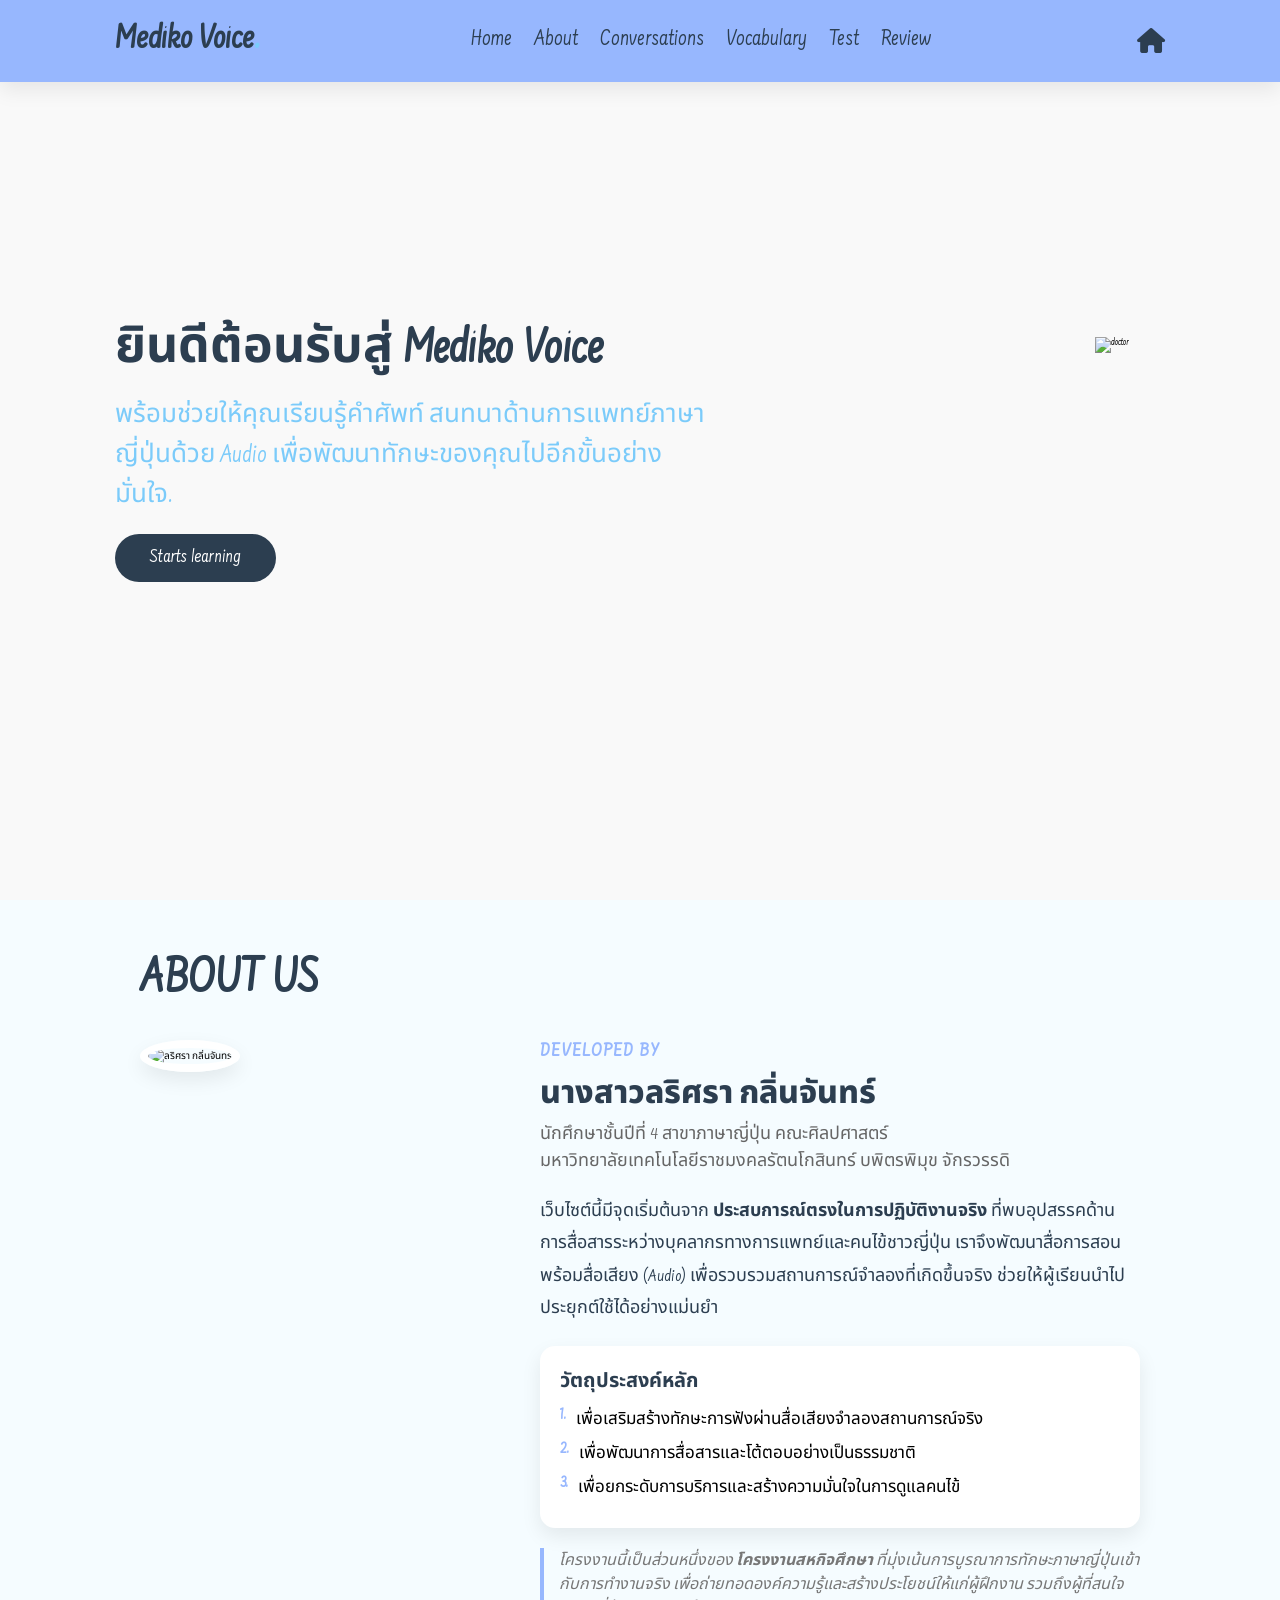
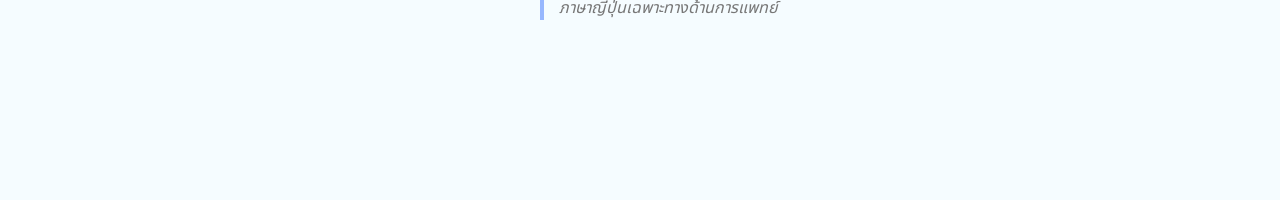
==== index.html @ 3e7cd5d2 "Add files via upload" ====
<!DOCTYPE html>
<html lang="en">
<head>
    <meta charset="UTF-8" />
    <meta name="viewport" content="width=device-width, initial-scale=1.0" />
    <title>Mediko Voice</title>

    <link rel="stylesheet" href="https://cdnjs.cloudflare.com/ajax/libs/font-awesome/6.4.2/css/all.min.css">
    <link rel="stylesheet" href="style.css" />
</head>



<header>
    <input type="checkbox" id="toggler">
    <label for="toggler" class="fas fa-bars" id="menu-btn"></label>

    <!-- โลโก้ -->
    <a href="index.html" class="logo">Mediko Voice<span>.</span></a>
    </a>

    <!-- เมนู -->
    <nav class="navbar">
        <a href="index.html">Home</a>
        <a href="about.html" class="active">About</a>
        <a href="conversation.html">Conversations</a>
        <a href="vocab.html">Vocabulary</a>
        <a href="test.html">Test</a>
        <a href="review.html">Review</a>
    </nav>

    <!-- ✅ ไอคอนบ้าน (ต้องเป็น index.html เท่านั้น) -->
    <div class="icons">
        <a href="index.html" class="fas fa-house"></a>
        <a href="#" class="fas fa-user"></a>
    </div>
</header>




<section class="Home" id="Home">
    <div class="content">
        <h3>ยินดีต้อนรับสู่ Mediko Voice</h3>
        <span>พร้อมช่วยให้คุณเรียนรู้คำศัพท์ สนทนาด้านการแพทย์ภาษาญี่ปุ่นด้วย Audio เพื่อพัฒนาทักษะของคุณไปอีกขั้นอย่างมั่นใจ.</span>
       <a href="conversation.html" class="btn">Starts learning</a>
    </div>

    <img src="image mad/doctor.png" alt="doctor"> 
</section>


<main>
    <section class="about-section">
        <div class="section-container">
            <h2 class="section-title">About Us</h2>
            
            <div class="about-content-wrapper">
                <div class="about-image-column">
                    <div class="about-image-wrapper">
                        <img src="image mad/chompoo.jpg" alt="ลริศรา กลิ่นจันทร์">
                    </div>
                </div>

                <div class="about-details-column">
                    <h3 class="developed-by-title">Developed by</h3>
                    <p class="author-name">นางสาวลริศรา กลิ่นจันทร์</p>
                    <p class="author-info">
                        นักศึกษาชั้นปีที่ 4 สาขาภาษาญี่ปุ่น คณะศิลปศาสตร์ <br>
                        มหาวิทยาลัยเทคโนโลยีราชมงคลรัตนโกสินทร์ บพิตรพิมุข จักรวรรดิ
                    </p>
                    
                    <div class="project-story">
                        <p class="text">
                            เว็บไซต์นี้มีจุดเริ่มต้นจาก <strong>ประสบการณ์ตรงในการปฏิบัติงานจริง</strong> ที่พบอุปสรรคด้านการสื่อสารระหว่างบุคลากรทางการแพทย์และคนไข้ชาวญี่ปุ่น เราจึงพัฒนาสื่อการสอนพร้อมสื่อเสียง (Audio) เพื่อรวบรวมสถานการณ์จำลองที่เกิดขึ้นจริง ช่วยให้ผู้เรียนนำไปประยุกต์ใช้ได้อย่างแม่นยำ
                        </p>
                        
                        <div class="objectives">
                            <h4>วัตถุประสงค์หลัก</h4>
                            <ul>
                                <li><span>1.</span> เพื่อเสริมสร้างทักษะการฟังผ่านสื่อเสียงจำลองสถานการณ์จริง</li>
                                <li><span>2.</span> เพื่อพัฒนาการสื่อสารและโต้ตอบอย่างเป็นธรรมชาติ</li>
                                <li><span>3.</span> เพื่อยกระดับการบริการและสร้างความมั่นใจในการดูแลคนไข้</li>
                            </ul>
                        </div>

                        <p class="co-op-note">
                            โครงงานนี้เป็นส่วนหนึ่งของ <strong>โครงงานสหกิจศึกษา</strong> ที่มุ่งเน้นการบูรณาการทักษะภาษาญี่ปุ่นเข้ากับการทำงานจริง เพื่อถ่ายทอดองค์ความรู้และสร้างประโยชน์ให้แก่ผู้ฝึกงาน รวมถึงผู้ที่สนใจภาษาญี่ปุ่นเฉพาะทางด้านการแพทย์
                        </p>
                    </div>

                    
                    </div>
                </div>
            </div>
        </div>
    </section>
</main>
---- style.css ----
/* ================================
   1. Import Fonts
================================ */
@import url('https://fonts.googleapis.com/css2?family=Farsan&family=Noto+Sans+Thai:wght@100..900&display=swap');

/* ================================
   2. Variables
================================ */
:root{
    --blue:#f5fcff;
    --blue-soft:#97b7fe;
    --blue-hover:#7bcbfa;
    --text:#2c3e50;
    --white:#fff;
    --shadow:0 8px 20px rgba(0,0,0,.08);
}

/* ================================
   3. Global
================================ */
*{
    margin:0;
    padding:0;
    box-sizing:border-box;
    font-family:"Farsan","Noto Sans Thai",cursive,sans-serif;
    text-decoration:none;
    transition:.2s linear;
}

html{
    font-size:62.5%;
    scroll-behavior:smooth;
    scroll-padding-top:8rem;
    overflow-x:hidden;
}

h1,h2,h3{
    font-weight:700;
}

/* ================================
   4. Header / Navbar (ฟ้ามินิมอล)
================================ */
header{
    position:fixed;
    top:0; left:0; right:0;
    z-index:1000;
    background:var(--blue-soft);
    padding:2rem 9%;
    display:flex;
    align-items:center;
    justify-content:space-between;
    box-shadow:var(--shadow);
    backdrop-filter:blur(6px);
}

header .logo{
    font-size:3.5rem;
    font-weight:700;
    color:var(--text);
}

header .logo span{
    color:var(--blue-hover);
}

header .navbar a{
    font-size:2.3rem;
    color:var(--text);
    margin-left:2rem;
}

header .navbar a:hover{
    color:var(--blue-hover);
}

header .icons a{
    font-size:2.5rem;
    color:var(--text);
    margin-left:1.5rem;
}

/* ================================
   5. Hamburger Menu
================================ */
#menu-btn{
    font-size:2.5rem;
    color:var(--text);
    cursor:pointer;
    display:none;
}

#toggler{
    display:none;
}

@media (max-width:768px){
    header{ padding:2rem; }

    #menu-btn{ display:initial; }

    header .navbar{
        position:absolute;
        top:100%; left:0; right:0;
        background:var(--white);
        box-shadow:var(--shadow);
        border-top:.1rem solid rgba(0,0,0,.05);
        clip-path:polygon(0 0,100% 0,100% 0,0 0);
    }

    #toggler:checked ~ .navbar{
        clip-path:polygon(0 0,100% 0,100% 100%,0 100%);
    }

    header .navbar a{
        display:block;
        margin:1.5rem;
        padding:1.5rem;
        background:#f5faff;
        border-radius:1.2rem;
        font-size:2.2rem;
        text-align:center;
    }
}

/* ================================
   6. Home Section
================================ */
.Home{
    position:relative;
    display:flex;
    align-items:center;
    min-height:100vh;
    background:#f9f9f9;
    padding:0 9%;
    overflow:hidden;
}

.Home img{
    position:absolute;
    bottom:3cm;
    right:4cm;
    height:450px;
    width:auto;
    object-fit:contain;
    z-index:1;
}

@media (max-width:1024px){
    .Home img{
        right:2cm;
        bottom:2cm;
        height:350px;
    }
}

@media (max-width:768px){
    .Home img{
        right:1rem;
        bottom:1rem;
        height:250px;
        opacity:.3;
    }
}

.Home .content{
    max-width:60rem;
    position:relative;
    z-index:2;
}

.Home .content h3{
    font-size:5rem;
    color:var(--text);
    line-height:1.3;
}

.Home .content span{
    font-size:2.6rem;
    color:var(--blue-hover);
    display:block;
    padding:1rem 0;
}

.Home .content p{
    font-size:1.8rem;
    color:#555;
    line-height:1.8;
}

.Home .content .btn{
    display:inline-block;
    margin-top:1rem;
    border-radius:5rem;
    background:var(--text);
    color:#fff;
    padding:1.2rem 3.5rem;
    font-size:2rem;
    cursor:pointer;
}

.Home .content .btn:hover{
    background:var(--blue-hover);
    letter-spacing:.1rem;
}

@media (max-width:768px){
    .Home{
        padding:0 5%;
    }

    .Home .content h3{ font-size:4.2rem; }
    .Home .content span{ font-size:2.4rem; }
}

/* ================================
   About Us Custom Styles
================================ */

.about-section {
    padding: 12rem 9% 5rem;
    background: var(--blue);
    min-height: 100vh;
}

.section-container {
    max-width: 1200px;
    margin: 0 auto;
}

.about-content-wrapper {
    display: flex;
    align-items: flex-start;
    gap: 5rem;
    margin-top: 3rem;
}

/* จัดการรูปภาพวงกลม */
.about-image-column {
    flex: 0 0 350px;
}

.about-image-wrapper img {
    width: 350px;
    height: 350px;
    object-fit: cover;
    border-radius: 50%;
    border: 8px solid var(--white);
    box-shadow: var(--shadow);
}

/* จัดการเนื้อหาฝั่งขวา */
.about-details-column {
    flex: ;
}

.section-title {
    text-align: left;      /* เปลี่ยนจาก center เป็น left */
    padding: 60px 0 20px;  /* ปรับระยะห่าง (บน 60px, ซ้าย-ขวา 0, ล่าง 20px) */
    text-transform: uppercase;
    
    font-size: 3rem;       
    color: var(--text);}

.developed-by-title {
    font-size: 2.2rem;
    color: var(--blue-soft);
    text-transform: uppercase;
    margin-bottom: 0.5rem;
}

.author-name {
    font-size: 3.5rem;
    color: var(--text);
    font-weight: 800;
}

.author-info {
    font-size: 1.8rem;
    color: #666;
    margin-bottom: 2.5rem;
    line-height: 1.4;
}

.project-story .text {
    font-size: 1.8rem;
    line-height: 1.8;
    color: var(--text);
    margin-bottom: 2rem;
}

.objectives {
    background: var(--white);
    padding: 2rem;
    border-radius: 1.5rem;
    margin-bottom: 2rem;
    box-shadow: var(--shadow);
}

.objectives h4 {
    font-size: 2rem;
    margin-bottom: 1rem;
    color: var(--text);
}

.objectives ul {
    list-style: none;
}

.objectives ul li {
    font-size: 1.7rem;
    margin-bottom: 0.8rem;
    display: flex;
    gap: 1rem;
}

.objectives ul li span {
    color: var(--blue-soft);
    font-weight: bold;
}

.co-op-note {
    font-size: 1.6rem;
    color: #777;
    font-style: italic;
    border-left: 4px solid var(--blue-soft);
    padding-left: 1.5rem;
}

.social-links {
    margin-top: 3rem;
}

.social-link {
    font-size: 1.8rem;
    color: var(--white);
    background: #1877F2; /* Facebook Blue */
    padding: 1rem 2rem;
    border-radius: 5rem;
    display: inline-block;
}

/* ================================
   Mobile Responsive (ย่อจอ)
================================ */
@media (max-width: 991px) {
    .about-content-wrapper {
        flex-direction: column;
        align-items: center;
        text-align: center;
    }

    .about-image-column {
        flex: 0 0 auto;
    }

    .about-image-wrapper img {
        width: 250px;
        height: 250px;
    }

    .about-details-column {
        width: 100%;
    }

    .co-op-note {
        border-left: none;
        border-top: 2px solid var(--blue-soft);
        padding-left: 0;
        padding-top: 1.5rem;
    }
}

/*เพจ about ของเมนู/*
/* About Page Custom Layout */
.about-page-container {
    padding-top: 8rem; /* เผื่อที่ให้ Header Fixed */
    background-color: var(--blue);
}

.about-section {
    padding: 5rem 9%;
}

.section-container {
    max-width: 1000px;
    margin: 0 auto;
}

/* หัวข้อ About Us ชิดซ้าย */
.about-section .section-title {
    text-align: left;
    font-size: 5rem;
    margin-bottom: 3rem;
    color: var(--text);
    padding: 0;
}

.about-section .section-title::after {
    margin: 10px 0 0 0; /* เส้นใต้อยู่ซ้าย */
}

/* เนื้อหาบทนำ */
.intro-content .text-highlight {
    font-size: 2.2rem;
    line-height: 1.8;
    color: var(--text);
    margin-bottom: 2rem;
}

.intro-content .text-description {
    font-size: 1.8rem;
    line-height: 1.8;
    color: #555;
}

/* ส่วนวัตถุประสงค์ */
.objectives-container {
    margin: 5rem 0;
    background: var(--white);
    padding: 4rem;
    border-radius: 2rem;
    box-shadow: var(--shadow);
}

.sub-heading {
    font-size: 2.8rem;
    margin-bottom: 3rem;
    color: var(--blue-soft);
}

.objective-item {
    display: flex;
    align-items: center;
    gap: 2rem;
    margin-bottom: 2rem;
}

.obj-number {
    background: var(--blue-soft);
    color: var(--white);
    width: 40px;
    height: 40px;
    border-radius: 50%;
    display: flex;
    align-items: center;
    justify-content: center;
    font-size: 2rem;
    font-weight: bold;
    flex-shrink: 0;
}

.objective-item p {
    font-size: 1.8rem;
    color: var(--text);
}

/* ส่วนผู้จัดทำ (Flexbox: รูปซ้าย ข้อความขวา) */
.developed-by-section {
    margin-top: 8rem;
    padding-top: 5rem;
    border-top: 2px solid var(--blue-soft);
}

.dev-flex-container {
    display: flex;
    align-items: center;
    gap: 6rem;
}

.dev-image img {
    width: 300px;
    height: 300px;
    border-radius: 50%; /* วงกลม */
    object-fit: cover;
    border: 10px solid var(--white);
    box-shadow: var(--shadow);
}

.dev-details {
    flex: 1;
}

.developed-by-title {
    font-size: 2rem;
    color: var(--blue-soft);
    text-transform: uppercase;
    letter-spacing: 1px;
}

.author-name {
    font-size: 3.2rem;
    color: var(--text);
    margin: 0.5rem 0;
}

.author-info {
    font-size: 1.8rem;
    color: #666;
    line-height: 1.5;
    margin-bottom: 2rem;
}

.co-op-text {
    font-size: 1.7rem;
    line-height: 1.8;
    color: var(--text);
}

.social-links {
    margin-top: 2rem;
}

.social-link {
    font-size: 1.8rem;
    color: #1877F2;
    font-weight: bold;
}

/* Responsive สำหรับมือถือ */
@media (max-width: 768px) {
    .dev-flex-container {
        flex-direction: column; /* รูปอยู่บน ข้อความอยู่ล่าง */
        text-align: center;
        gap: 3rem;
    }

    .about-section .section-title {
        font-size: 4rem;
        text-align: center;
    }

    .about-section .section-title::after {
        margin: 10px auto 0;
    }

    .dev-image img {
        width: 200px;
        height: 200px;
    }

    .objectives-container {
        padding: 2.5rem;
    }
}

.about-page {
    min-height: 100vh;
    padding: 120px 10%;
    background: #f8fbff;
    display: flex;
    align-items: center;
}

.about-page .content {
    max-width: 800px;
}

.about-page h1 {
    font-size: 3rem;
    color: #333;
    margin-bottom: 20px;
}

.about-page p {
    font-size: 1.6rem;
    color: #555;
    line-height: 1.8;
    margin-bottom: 20px;
}

/* การจัด Layout หลัก */
.Conversations {
    padding: 2rem 9%;
    background: #f9f9f9;
}

.Conversations .heading {
    text-align: center;
    font-size: 3rem;
    color: #333;
    padding-bottom: 3.5rem;
    text-transform: uppercase;
}

.Conversations .heading span {
    color: #27ae60; /* สีเขียวธีมการแพทย์ */
    background: rgba(39, 174, 96, .1);
    border-radius: .5rem;
    padding: .2rem 1.5rem;
}

/* กล่อง Container ปรับให้ยืดหยุ่นและเท่ากัน */
.Conversations .box-container {
    display: grid;
    grid-template-columns: repeat(auto-fit, minmax(25rem, 1fr));
    gap: 2rem;
}

/* ตกแต่งกล่องหมวดหมู่ (กรอบโค้งเว้า) */
.Conversations .box-container .box {
    background: #fff;
    border: .1rem solid rgba(0,0,0,.1);
    padding: 3rem 2rem;
    text-align: center;
    border-radius: 30px 5px 30px 5px; /* โค้งเว้าแบบเฉียงสวยงาม */
    box-shadow: 0 .5rem 1rem rgba(0,0,0,.05);
    transition: all .3s ease;
    display: flex;
    flex-direction: column;
    justify-content: space-between;
    align-items: center;
}

.Conversations .box-container .box:hover {
    transform: translateY(-1rem);
    border-color: #6600ff;
}

/* ปรับรูปภาพให้เป็นวงกลม */
.Conversations .box .image-wrapper {
    height: 15rem;
    width: 15rem;
    border-radius: 50%; /* ทำให้เป็นวงกลม */
    overflow: hidden;
    margin: 0 auto 2rem;
    border: 5px solid #f0f0f0;
}

.Conversations .box .image-wrapper img {
    height: 100%;
    width: 100%;
    object-fit: cover; /* ให้ภาพพอดีวงกลม */
}

/* หัวข้อหมวดหมู่ */
.Conversations .box h3 {
    font-size: 1.8rem;
    color: #333;
    margin-bottom: 2rem;
    line-height: 1.5;
}

/* ปุ่ม Start Learning */
.Conversations .box .btn {
    display: inline-block;
    background: #8000ff;
    color: #fff;
    padding: 1rem 3rem;
    border-radius: 50px;
    font-size: 1.6rem;
    cursor: pointer;
    transition: background .3s linear;
    text-decoration: none;
    font-weight: bold;
}

.Conversations .box .btn:hover {
    background: #333;
    letter-spacing: .1rem;
}

/* เพิ่มส่วนนี้ใน style.css */
.conversation-page {
    padding-top: 10rem; /* ปรับตัวเลขนี้ตามความสูงของ Header คุณ */
    min-height: 100vh;
}

.Conversations .heading {
    text-align: center;
    font-size: 3.5rem;
    color: #333;
    padding: 2rem 0; /* เพิ่มช่องว่างรอบๆ หัวข้อ */
    margin-bottom: 3rem;
    display: block; /* มั่นใจว่าไม่ใช่ hidden */
    visibility: visible;
}

.Conversations .heading span {
    color: #2116f8;
    background: rgba(122, 169, 240, 0.1);
    border-radius: .5rem;
    padding: .2rem 1.5rem;
}





/* สั่งซ่อนไอคอน User โดยไม่กระทบโครงสร้างส่วนอื่น */
header .icons a.fa-user {
    display: none;
}
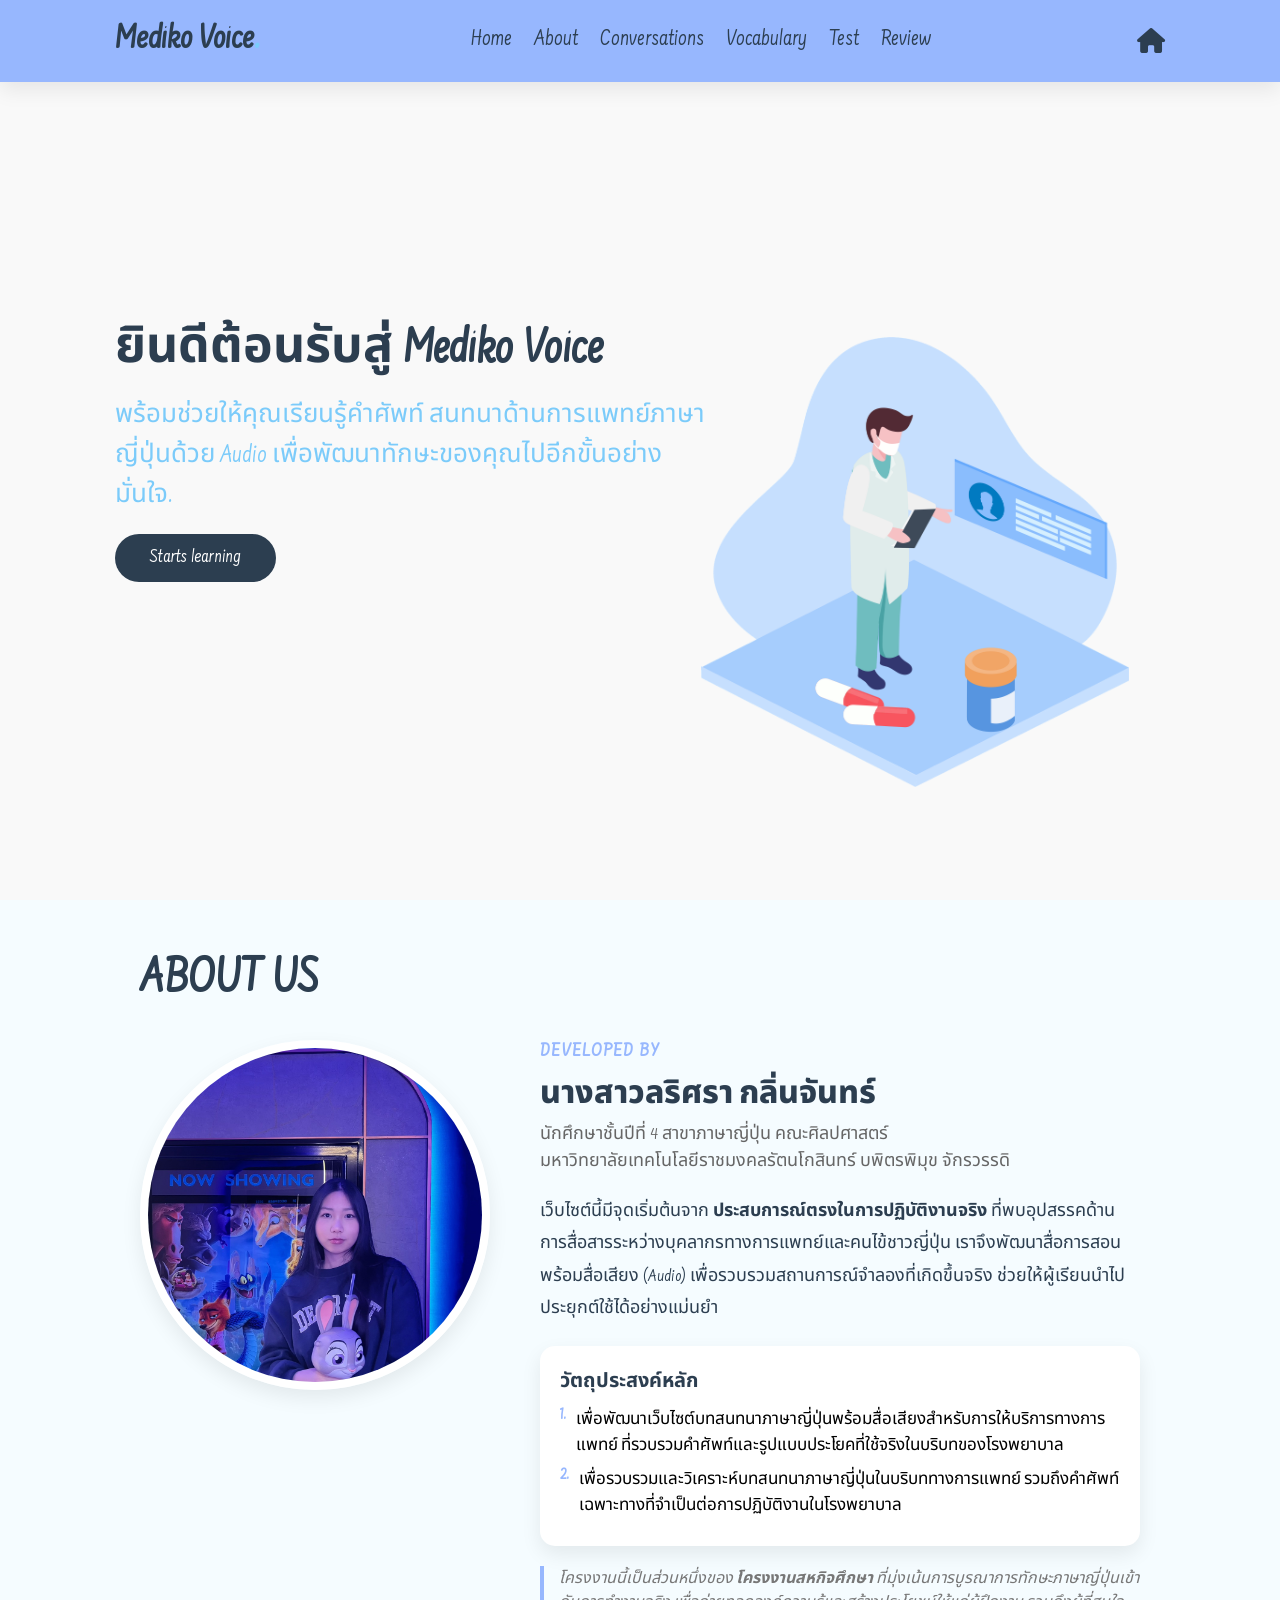
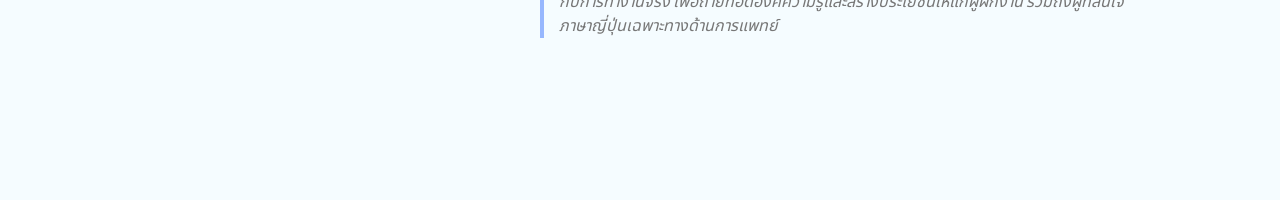
==== commit 8f01948b: "Update index.html Update" ====
--- a/index.html
+++ b/index.html
@@ -78,9 +78,9 @@
                         <div class="objectives">
                             <h4>วัตถุประสงค์หลัก</h4>
                             <ul>
-                                <li><span>1.</span> เพื่อเสริมสร้างทักษะการฟังผ่านสื่อเสียงจำลองสถานการณ์จริง</li>
-                                <li><span>2.</span> เพื่อพัฒนาการสื่อสารและโต้ตอบอย่างเป็นธรรมชาติ</li>
-                                <li><span>3.</span> เพื่อยกระดับการบริการและสร้างความมั่นใจในการดูแลคนไข้</li>
+                                <li><span>1.</span> เพื่อพัฒนาเว็บไซต์บทสนทนาภาษาญี่ปุ่นพร้อมสื่อเสียงสำหรับการให้บริการทางการแพทย์ ที่รวบรวมคำศัพท์และรูปแบบประโยคที่ใช้จริงในบริบทของโรงพยาบาล</li>
+                                <li><span>2.</span> เพื่อรวบรวมและวิเคราะห์บทสนทนาภาษาญี่ปุ่นในบริบททางการแพทย์ รวมถึงคำศัพท์เฉพาะทางที่จำเป็นต่อการปฏิบัติงานในโรงพยาบาล</li>
+                                
                             </ul>
                         </div>
 
@@ -96,3 +96,4 @@
         </div>
     </section>
 </main>
+
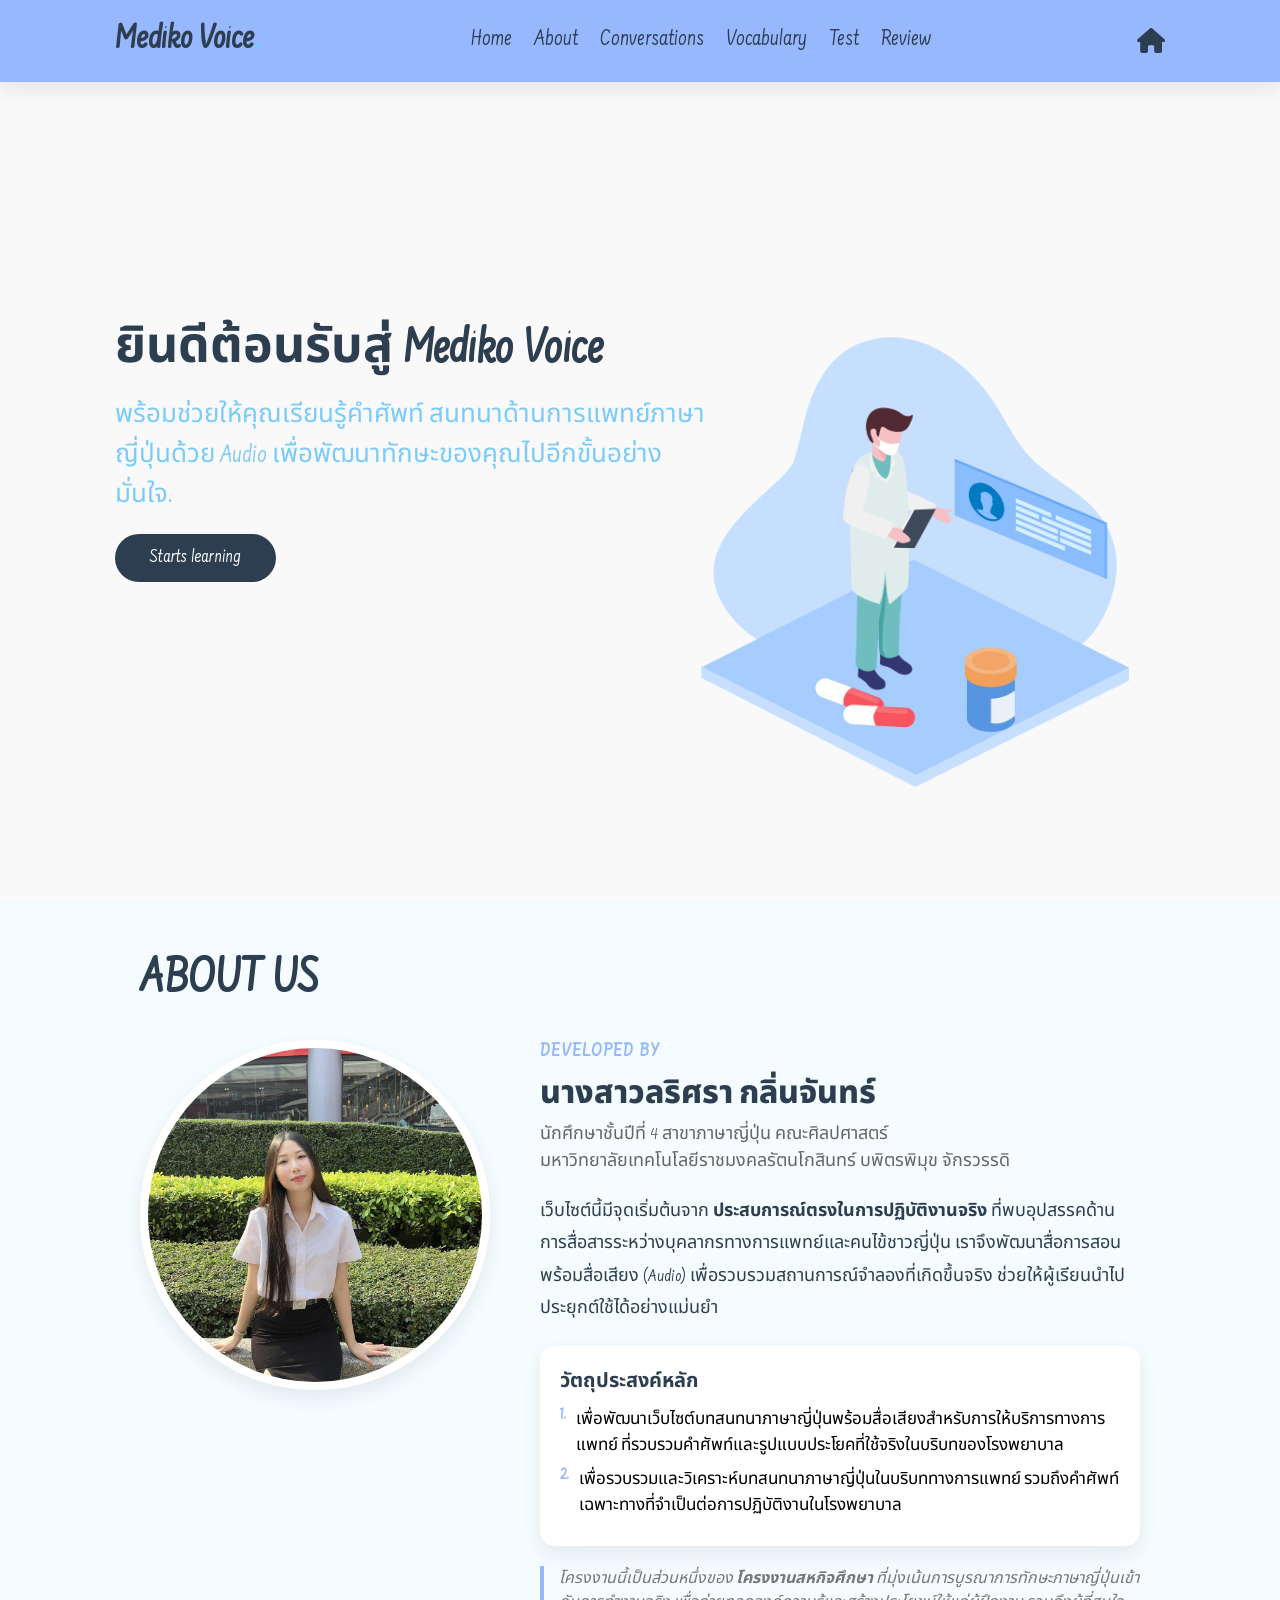
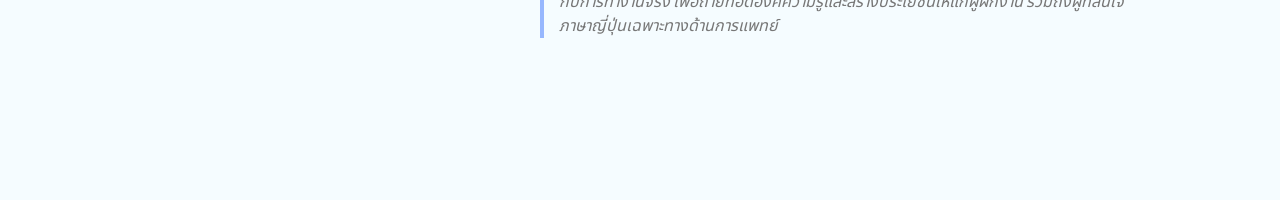
==== commit e590205b: "Update index.html Update" ====
--- a/index.html
+++ b/index.html
@@ -58,7 +58,7 @@
             <div class="about-content-wrapper">
                 <div class="about-image-column">
                     <div class="about-image-wrapper">
-                        <img src="image mad/chompoo.jpg" alt="ลริศรา กลิ่นจันทร์">
+                         <img src="image mad/chompoolk.jpg" alt="ลริศรา กลิ่นจันทร์">
                     </div>
                 </div>
 
